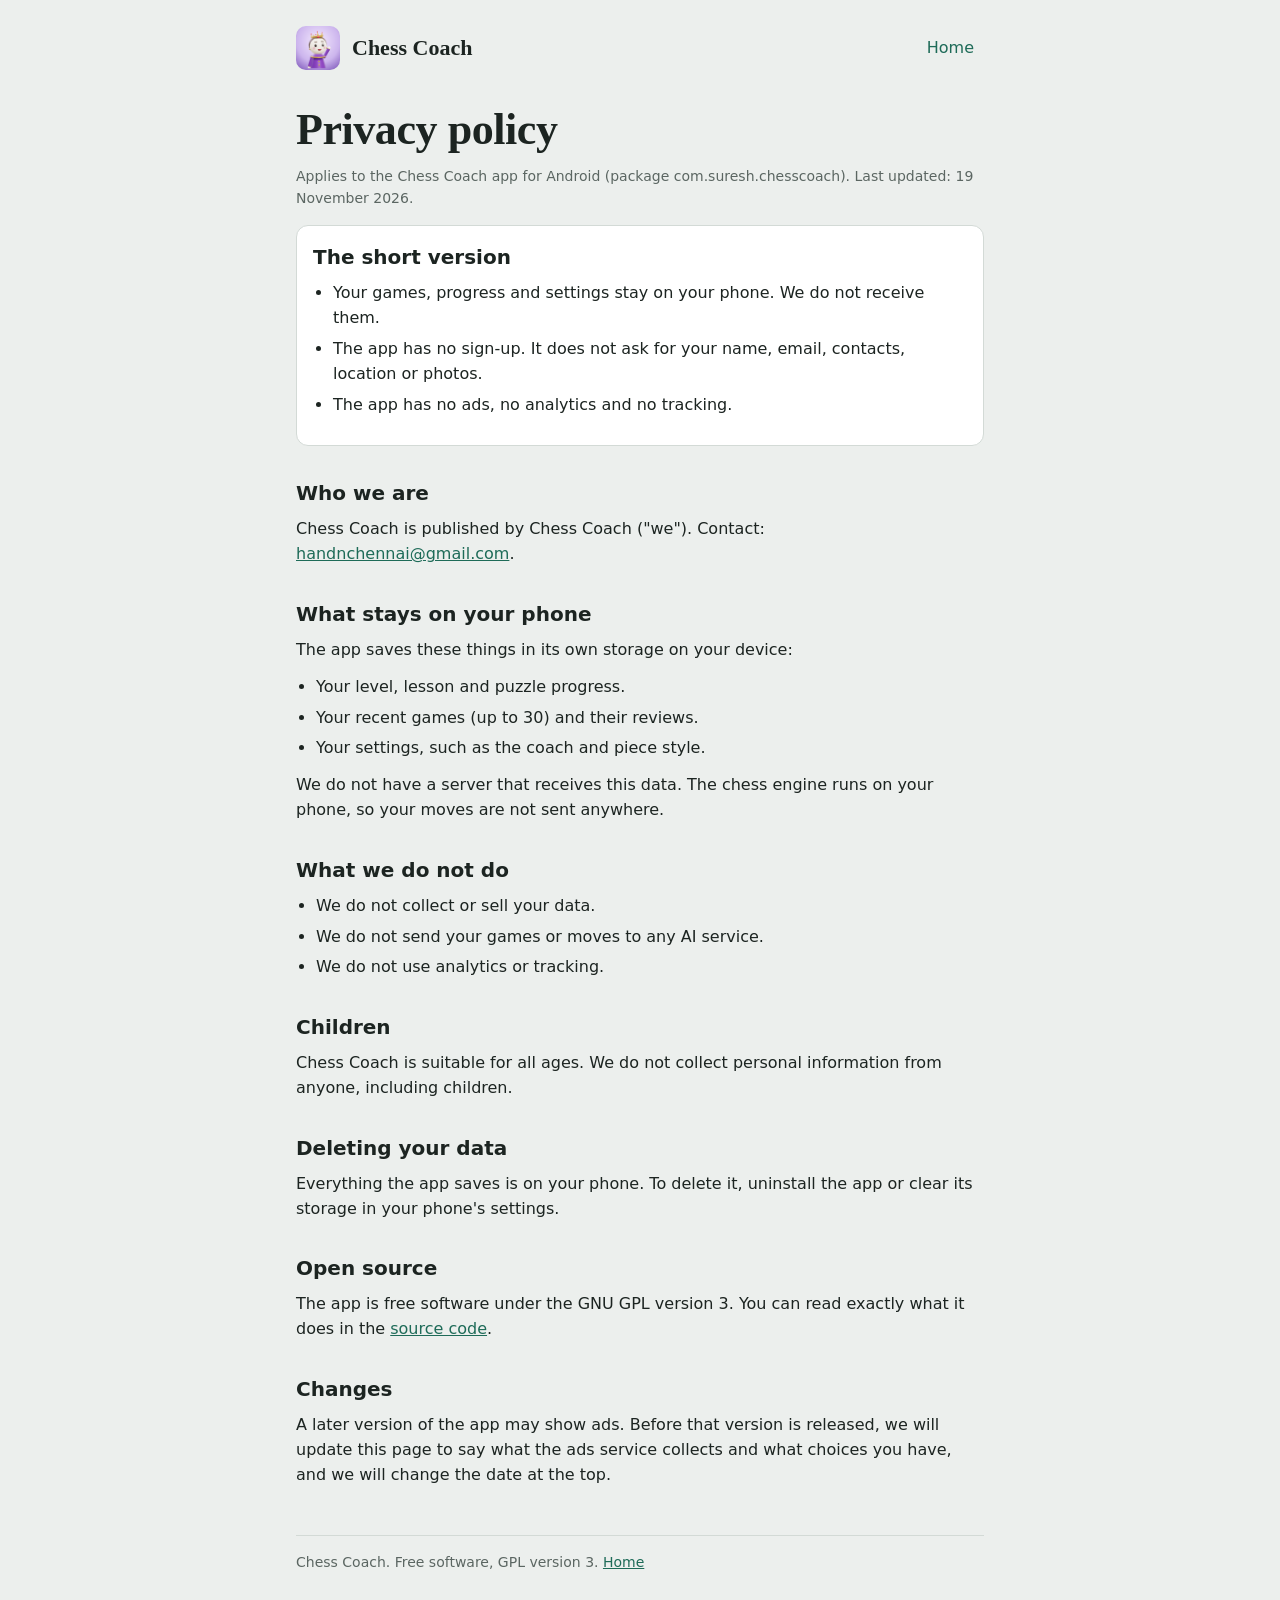
==== privacy.html @ ddbdb2db "Publish privacy policy for the current app; contact email Co-Authored-By: Claude Fable 5.2 <noreply@" ====
<!doctype html>
<html lang="en">
<head>
<meta charset="utf-8">
<meta name="viewport" content="width=device-width, initial-scale=1">
<title>Privacy policy: Chess Coach</title>
<meta name="description" content="What the Chess Coach app stores and the choices you have.">
<link rel="icon" href="icon.png">
<link rel="stylesheet" href="style.css">
</head>
<body>
<div class="wrap">
  <header class="top">
    <img src="icon.png" alt="" width="44" height="44">
    <a class="brand" href="/">Chess Coach</a>
    <nav aria-label="Site">
      <a href="/">Home</a>
    </nav>
  </header>

  <main>
    <h1>Privacy policy</h1>
    <p class="note">Applies to the Chess Coach app for Android (package com.suresh.chesscoach). Last updated: 19 November 2026.</p>

    <div class="card">
      <h2>The short version</h2>
      <ul class="plain">
        <li>Your games, progress and settings stay on your phone. We do not receive them.</li>
        <li>The app has no sign-up. It does not ask for your name, email, contacts, location or photos.</li>
        <li>The app has no ads, no analytics and no tracking.</li>
      </ul>
    </div>

    <h2>Who we are</h2>
    <p>Chess Coach is published by Chess Coach ("we"). Contact: <a href="mailto:handnchennai@gmail.com">handnchennai@gmail.com</a>.</p>

    <h2>What stays on your phone</h2>
    <p>The app saves these things in its own storage on your device:</p>
    <ul class="plain">
      <li>Your level, lesson and puzzle progress.</li>
      <li>Your recent games (up to 30) and their reviews.</li>
      <li>Your settings, such as the coach and piece style.</li>
    </ul>
    <p>We do not have a server that receives this data. The chess engine runs on your phone, so your moves are not sent anywhere.</p>

    <h2>What we do not do</h2>
    <ul class="plain">
      <li>We do not collect or sell your data.</li>
      <li>We do not send your games or moves to any AI service.</li>
      <li>We do not use analytics or tracking.</li>
    </ul>

    <h2>Children</h2>
    <p>Chess Coach is suitable for all ages. We do not collect personal information from anyone, including children.</p>

    <h2>Deleting your data</h2>
    <p>Everything the app saves is on your phone. To delete it, uninstall the app or clear its storage in your phone's settings.</p>

    <h2>Open source</h2>
    <p>The app is free software under the GNU GPL version 3. You can read exactly what it does in the <a href="https://github.com/hnchennai/chess-coach">source code</a>.</p>

    <h2>Changes</h2>
    <p>A later version of the app may show ads. Before that version is released, we will update this page to say what the ads service collects and what choices you have, and we will change the date at the top.</p>
  </main>

  <footer>
    <p>Chess Coach. Free software, GPL version 3. <a href="/">Home</a></p>
  </footer>
</div>
</body>
</html>
---- style.css ----
:root {
  --bg: #ECEFED; --surface: #FFFFFF; --ink: #1C2421; --muted: #5B6662; --line: #D3DAD6;
  --accent: #1E6B58; --accent-ink: #FFFFFF; --accent-soft: #D9EAE4;
  --sq-light: #EAD6B2; --sq-dark: #AE7D53;
  --f-display: 'Bodoni Moda', 'Didot', Georgia, serif;
  --f-body: 'IBM Plex Sans', system-ui, -apple-system, 'Segoe UI', sans-serif;
}
@media (prefers-color-scheme: dark) {
  :root {
    --bg: #121714; --surface: #1A211E; --ink: #E4EBE7; --muted: #98A49F; --line: #2B3531;
    --accent: #55C2A2; --accent-ink: #0E1A16; --accent-soft: #1F3A32;
    --sq-light: #D2BD98; --sq-dark: #94673F;
  }
}
* { box-sizing: border-box; }
html { -webkit-text-size-adjust: 100%; }
body {
  margin: 0; background: var(--bg); color: var(--ink);
  font-family: var(--f-body); font-size: 16px; line-height: 1.55;
}
.wrap { max-width: 720px; margin: 0 auto; padding: 24px 16px 48px; }
header.top { display: flex; align-items: center; gap: 12px; margin-bottom: 32px; }
header.top img { width: 44px; height: 44px; border-radius: 10px; }
header.top a.brand {
  font-family: var(--f-display); font-weight: 700; font-size: 22px;
  color: var(--ink); text-decoration: none;
}
header.top nav { margin-left: auto; display: flex; gap: 4px; }
header.top nav a {
  color: var(--accent); text-decoration: none; font-weight: 500;
  padding: 12px 10px; min-height: 44px; display: inline-flex; align-items: center;
}
h1 {
  font-family: var(--f-display); font-weight: 700; font-size: clamp(30px, 6vw, 44px);
  line-height: 1.12; letter-spacing: -.01em; margin: 0 0 12px; text-wrap: balance;
}
h2 { font-size: 20px; margin: 32px 0 8px; }
p { margin: 0 0 12px; }
.lead { font-size: 18px; color: var(--muted); max-width: 56ch; }
a { color: var(--accent); }
a:focus-visible, .btn:focus-visible { outline: 3px solid var(--accent); outline-offset: 2px; }
.strip {
  height: 12px; border-radius: 6px; margin: 24px 0 32px;
  background: repeating-linear-gradient(90deg, var(--sq-light) 0 12px, var(--sq-dark) 12px 24px);
}
.actions { display: flex; flex-wrap: wrap; gap: 12px; margin: 24px 0 8px; }
.btn {
  display: inline-flex; align-items: center; justify-content: center;
  min-height: 48px; padding: 0 20px; border-radius: 8px;
  border: 1px solid var(--line); background: var(--surface); color: var(--ink);
  font-weight: 600; text-decoration: none;
}
.btn.primary { background: var(--accent); border-color: var(--accent); color: var(--accent-ink); }
.note { color: var(--muted); font-size: 14px; }
ul.plain { padding-left: 20px; margin: 0 0 12px; }
ul.plain li { margin-bottom: 6px; }
.card {
  background: var(--surface); border: 1px solid var(--line); border-radius: 12px;
  padding: 16px; margin: 16px 0;
}
.card h2 { margin-top: 0; }
table { border-collapse: collapse; width: 100%; margin: 8px 0 16px; }
th, td { text-align: left; vertical-align: top; padding: 8px 8px 8px 0; border-bottom: 1px solid var(--line); }
th { font-weight: 600; }
footer { margin-top: 48px; padding-top: 16px; border-top: 1px solid var(--line); color: var(--muted); font-size: 14px; }
@media (max-width: 480px) {
  .actions .btn { width: 100%; }
  header.top a.brand { font-size: 20px; white-space: nowrap; }
  header.top nav.wide-only { display: none; }
}
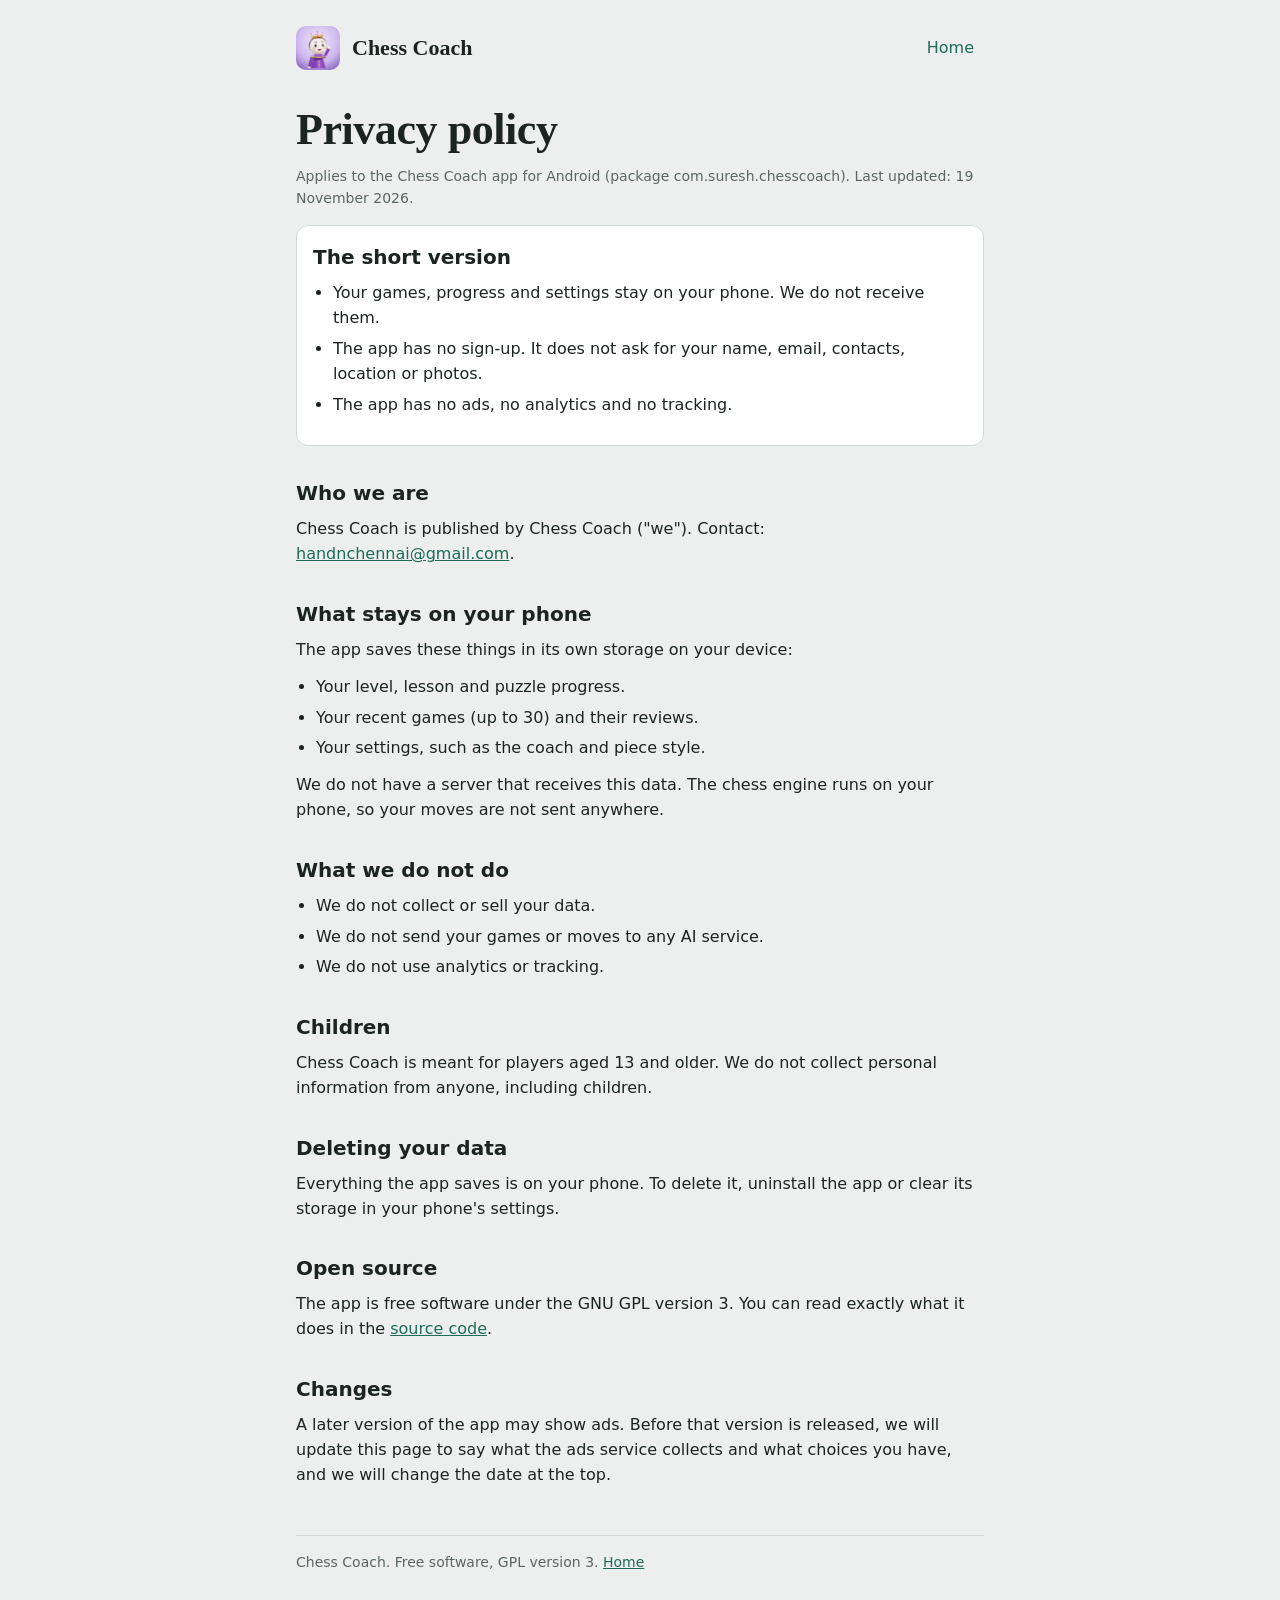
==== commit 815e94c2: "Privacy policy: the app is for ages 13 and older Co-Authored-By: Claude Fable 5.2 <noreply@anthropic" ====
--- a/privacy.html
+++ b/privacy.html
@@ -51,7 +51,7 @@
     </ul>
 
     <h2>Children</h2>
-    <p>Chess Coach is suitable for all ages. We do not collect personal information from anyone, including children.</p>
+    <p>Chess Coach is meant for players aged 13 and older. We do not collect personal information from anyone, including children.</p>
 
     <h2>Deleting your data</h2>
     <p>Everything the app saves is on your phone. To delete it, uninstall the app or clear its storage in your phone's settings.</p>
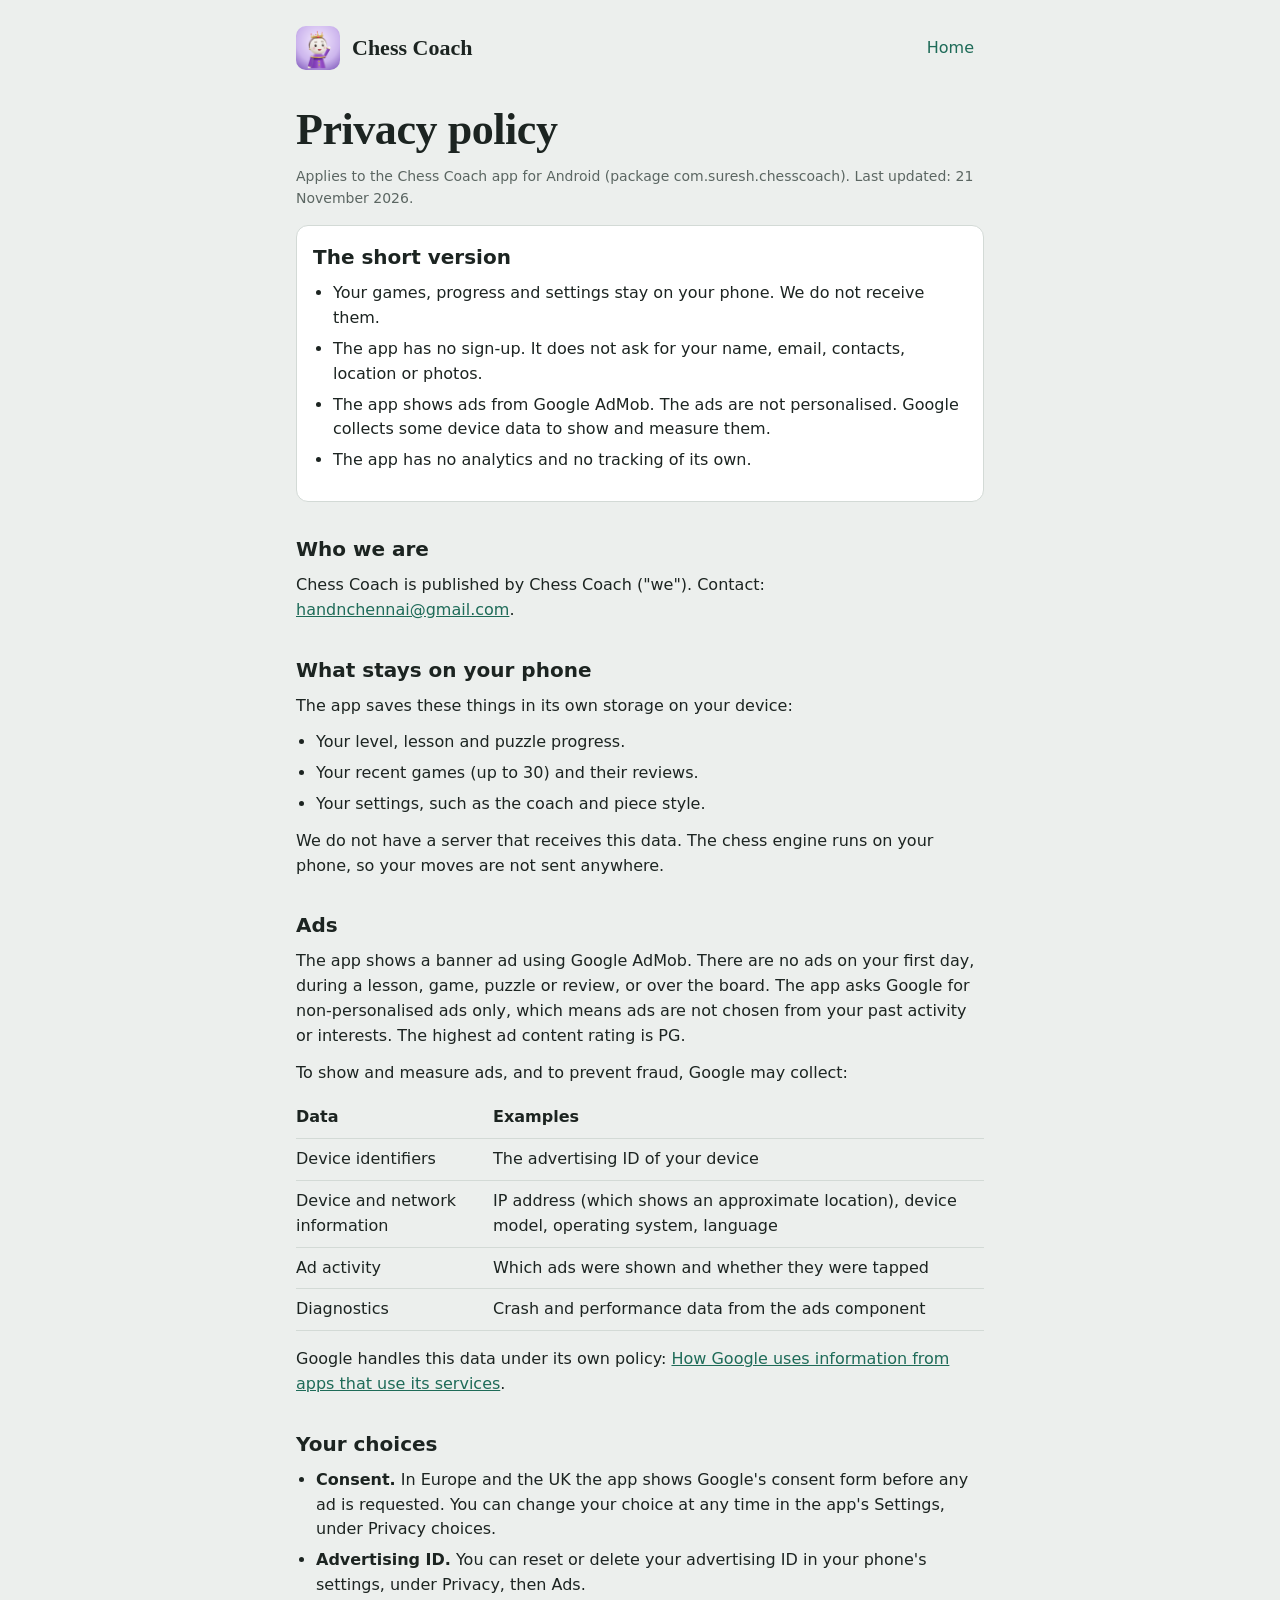
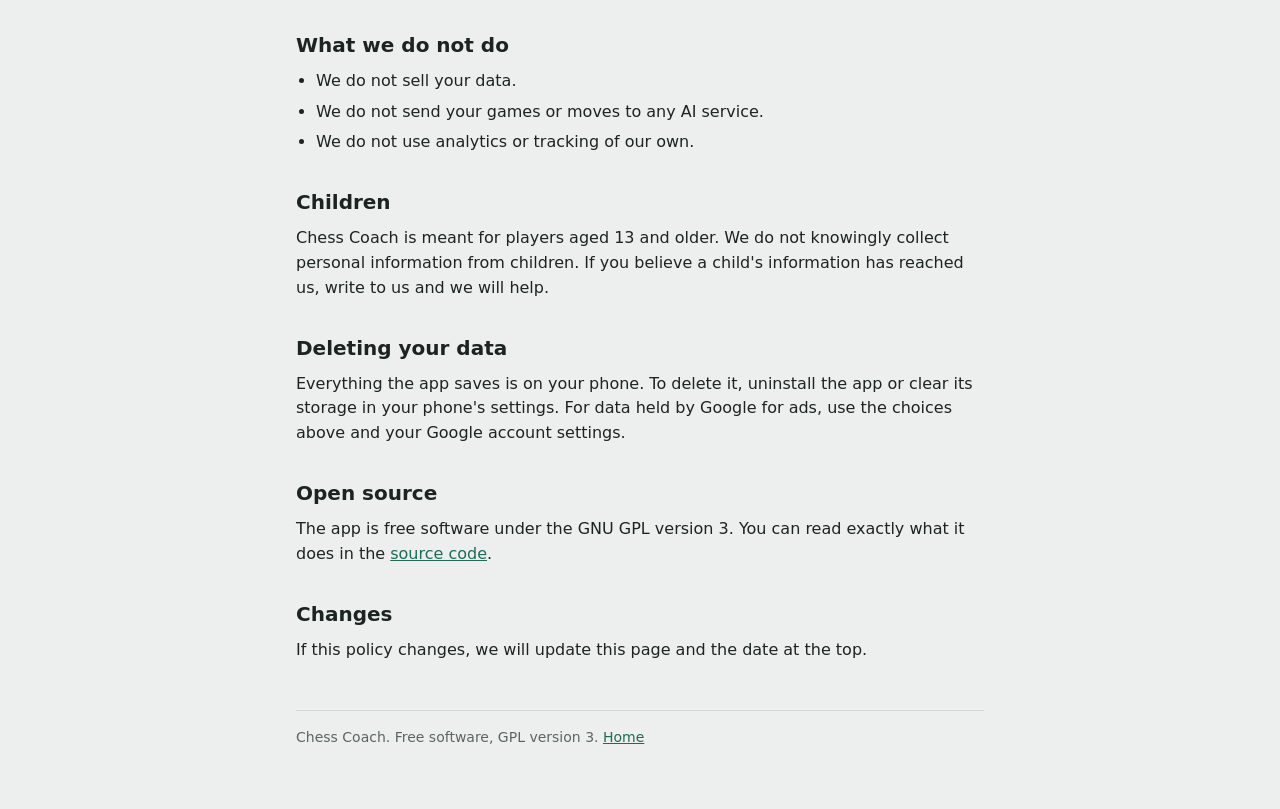
==== commit aac2424a: "Privacy policy: the app shows non-personalised ads through Google AdMob Co-Authored-By: Claude Fable" ====
--- a/privacy.html
+++ b/privacy.html
@@ -4,7 +4,7 @@
 <meta charset="utf-8">
 <meta name="viewport" content="width=device-width, initial-scale=1">
 <title>Privacy policy: Chess Coach</title>
-<meta name="description" content="What the Chess Coach app stores and the choices you have.">
+<meta name="description" content="What the Chess Coach app stores, what it shares for ads, and the choices you have.">
 <link rel="icon" href="icon.png">
 <link rel="stylesheet" href="style.css">
 </head>
@@ -20,14 +20,15 @@
 
   <main>
     <h1>Privacy policy</h1>
-    <p class="note">Applies to the Chess Coach app for Android (package com.suresh.chesscoach). Last updated: 19 November 2026.</p>
+    <p class="note">Applies to the Chess Coach app for Android (package com.suresh.chesscoach). Last updated: 21 November 2026.</p>
 
     <div class="card">
       <h2>The short version</h2>
       <ul class="plain">
         <li>Your games, progress and settings stay on your phone. We do not receive them.</li>
         <li>The app has no sign-up. It does not ask for your name, email, contacts, location or photos.</li>
-        <li>The app has no ads, no analytics and no tracking.</li>
+        <li>The app shows ads from Google AdMob. The ads are not personalised. Google collects some device data to show and measure them.</li>
+        <li>The app has no analytics and no tracking of its own.</li>
       </ul>
     </div>
 
@@ -43,24 +44,42 @@
     </ul>
     <p>We do not have a server that receives this data. The chess engine runs on your phone, so your moves are not sent anywhere.</p>
 
+    <h2>Ads</h2>
+    <p>The app shows a banner ad using Google AdMob. There are no ads on your first day, during a lesson, game, puzzle or review, or over the board. The app asks Google for non-personalised ads only, which means ads are not chosen from your past activity or interests. The highest ad content rating is PG.</p>
+    <p>To show and measure ads, and to prevent fraud, Google may collect:</p>
+    <table>
+      <tr><th>Data</th><th>Examples</th></tr>
+      <tr><td>Device identifiers</td><td>The advertising ID of your device</td></tr>
+      <tr><td>Device and network information</td><td>IP address (which shows an approximate location), device model, operating system, language</td></tr>
+      <tr><td>Ad activity</td><td>Which ads were shown and whether they were tapped</td></tr>
+      <tr><td>Diagnostics</td><td>Crash and performance data from the ads component</td></tr>
+    </table>
+    <p>Google handles this data under its own policy: <a href="https://policies.google.com/technologies/partner-sites">How Google uses information from apps that use its services</a>.</p>
+
+    <h2>Your choices</h2>
+    <ul class="plain">
+      <li><strong>Consent.</strong> In Europe and the UK the app shows Google's consent form before any ad is requested. You can change your choice at any time in the app's Settings, under Privacy choices.</li>
+      <li><strong>Advertising ID.</strong> You can reset or delete your advertising ID in your phone's settings, under Privacy, then Ads.</li>
+    </ul>
+
     <h2>What we do not do</h2>
     <ul class="plain">
-      <li>We do not collect or sell your data.</li>
+      <li>We do not sell your data.</li>
       <li>We do not send your games or moves to any AI service.</li>
-      <li>We do not use analytics or tracking.</li>
+      <li>We do not use analytics or tracking of our own.</li>
     </ul>
 
     <h2>Children</h2>
-    <p>Chess Coach is meant for players aged 13 and older. We do not collect personal information from anyone, including children.</p>
+    <p>Chess Coach is meant for players aged 13 and older. We do not knowingly collect personal information from children. If you believe a child's information has reached us, write to us and we will help.</p>
 
     <h2>Deleting your data</h2>
-    <p>Everything the app saves is on your phone. To delete it, uninstall the app or clear its storage in your phone's settings.</p>
+    <p>Everything the app saves is on your phone. To delete it, uninstall the app or clear its storage in your phone's settings. For data held by Google for ads, use the choices above and your Google account settings.</p>
 
     <h2>Open source</h2>
     <p>The app is free software under the GNU GPL version 3. You can read exactly what it does in the <a href="https://github.com/hnchennai/chess-coach">source code</a>.</p>
 
     <h2>Changes</h2>
-    <p>A later version of the app may show ads. Before that version is released, we will update this page to say what the ads service collects and what choices you have, and we will change the date at the top.</p>
+    <p>If this policy changes, we will update this page and the date at the top.</p>
   </main>
 
   <footer>
